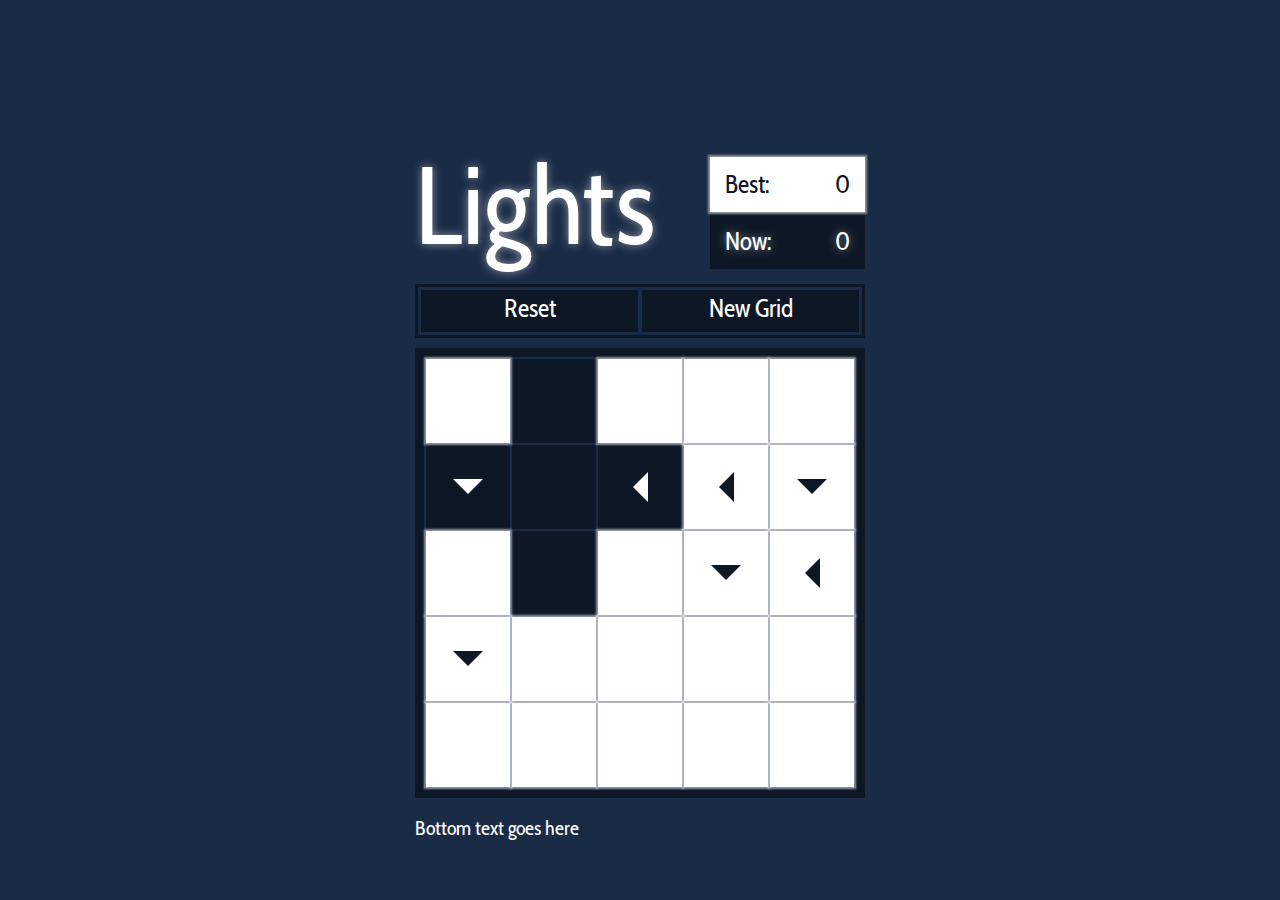
==== index.html @ 1b408adc "Added win screen" ====
<!DOCTYPE html>
<html>
<head>
	<meta charset="utf-8">
	<title>Lights</title>

	<link href='http://fonts.googleapis.com/css?family=Cabin+Condensed:400,500,600,700' rel='stylesheet' type='text/css'>
	<link href="style/style.css" rel="stylesheet" type="text/css">
</head>
<body>

	<div id="wrapper">
		<h1>Lights</h1>
		<div class="score-container" id="best-score"><span>Best:</span>0</div>
		<div class="score-container" id="now-score"><span>Now:</span> 0</div>

		<div id="buttons">
			<div id="reset" class="button">Reset</div>
			<div id="new" class="button">New Grid</div>
		</div>

		<div id="grid">
			<div id="t0" class="tile"></div>
			<div id="t1" class="tile"></div>
			<div id="t2" class="tile"></div>
			<div id="t3" class="tile"></div>
			<div id="t4" class="tile"></div>
			<div id="t5" class="tile"></div>
			<div id="t6" class="tile"></div>
			<div id="t7" class="tile"></div>
			<div id="t8" class="tile"></div>
			<div id="t9" class="tile"></div>
			<div id="t10" class="tile"></div>
			<div id="t11" class="tile"></div>
			<div id="t12" class="tile"></div>
			<div id="t13" class="tile"></div>
			<div id="t14" class="tile"></div>
			<div id="t15" class="tile"></div>
			<div id="t16" class="tile"></div>
			<div id="t17" class="tile"></div>
			<div id="t18" class="tile"></div>
			<div id="t19" class="tile"></div>
			<div id="t20" class="tile"></div>
			<div id="t21" class="tile"></div>
			<div id="t22" class="tile"></div>
			<div id="t23" class="tile"></div>
			<div id="t24" class="tile"></div>
		</div>

		<p>Bottom text goes here</p>

	</div>

<script src="js/lights.js"></script>

</body>
</html>
---- style/style.css ----
/* http://meyerweb.com/eric/tools/css/reset/ 
   v2.0 | 20110126
   License: none (public domain)
*/
html, body, div, span, applet, object, iframe, h1, h2, h3, h4, h5, h6, p, blockquote, pre, a, abbr, acronym, address, big, cite, code, del, dfn, em, img, ins, kbd, q, s, samp, small, strike, strong, sub, sup, tt, var, b, u, i, center, dl, dt, dd, ol, ul, li, fieldset, form, label, legend, table, caption, tbody, tfoot, thead, tr, th, td, article, aside, canvas, details, embed, figure, figcaption, footer, header, hgroup, menu, nav, output, ruby, section, summary, time, mark, audio, video {
  margin: 0;
  padding: 0;
  border: 0;
  font-size: 100%;
  font: inherit;
  vertical-align: baseline; }

/* HTML5 display-role reset for older browsers */
article, aside, details, figcaption, figure, footer, header, hgroup, menu, nav, section {
  display: block; }

body {
  line-height: 1; }

ol, ul {
  list-style: none; }

blockquote, q {
  quotes: none; }

blockquote:before, blockquote:after {
  content: '';
  content: none; }

q:before, q:after {
  content: '';
  content: none; }

table {
  border-collapse: collapse;
  border-spacing: 0; }

html {
  background-color: #1a2b46;
  color: white;
  font-family: "Cabin Condensed", Futura, "sans-serif"; }

#wrapper {
  width: 450px;
  margin: 150px auto 0px auto;
  background-color: #666666; }

h1 {
  text-shadow: 0px 0px 10px rgba(255, 255, 255, 0.5);
  float: left;
  width: 295px;
  font-size: 110px; }

.score-container {
  float: left;
  width: 125px;
  padding: 15px;
  font-size: 25px;
  text-align: right; }
  .score-container span {
    float: left; }

#best-score {
  position: relative;
  z-index: 100;
  background-color: white;
  box-shadow: 0px 0px 2px 2px rgba(255, 255, 255, 0.5);
  margin-top: 7px;
  color: #0e1725; }

#now-score {
  text-shadow: 0px 0px 10px rgba(255, 255, 255, 0.5);
  background-color: #0e1725;
  color: white;
  margin-top: 2px; }

#buttons {
  float: left;
  width: 438px;
  border: 3px solid #0e1725;
  padding: 3px;
  margin-top: 15px; }

.button {
  float: left;
  width: 205px;
  padding: 6px;
  font-size: 25px;
  text-align: center;
  height: 30px;
  background-color: #0e1725; }

#reset {
  margin-right: 4px; }

#grid {
  float: left;
  width: 428px;
  height: 428px;
  padding: 2px;
  border: 9px solid #0e1725;
  margin-top: 10px; }

.tile {
  display: block;
  float: left;
  position: relative;
  width: 84px;
  height: 84px;
  background-color: #0e1725;
  margin-right: 2px;
  margin-bottom: 2px;
  color: #0e1725;
  font-size: 65px;
  text-align: center;
  line-height: 84px;
  transition: background-color 0.2s ease-in-out, box-shadow 0.2s ease-in-out;
  -o-transition: background-color 0.2s ease-in-out, box-shadow 0.2s ease-in-out;
  -moz-transition: background-color 0.2s ease-in-out, box-shadow 0.2s ease-in-out;
  -webkit-transition: background-color 0.2s ease-in-out, box-shadow 0.2s ease-in-out;
  -ms-transition: background-color 0.2s ease-in-out, box-shadow 0.2s ease-in-out; }

.twitter {
  background-image: url("twitter.png");
  background-size: 100% 100%; }

.facebook {
  background-image: url("facebook.jpeg");
  background-size: 100% 100%; }

.tile:before, .tile:after {
  transition: border-color 0.2s ease-in-out;
  -o-transition: border-color 0.2s ease-in-out;
  -moz-transition: border-color 0.2s ease-in-out;
  -webkit-transition: border-color 0.2s ease-in-out;
  -ms-transition: border-color 0.2s ease-in-out; }

.on {
  position: relative;
  z-index: 100;
  background-color: white;
  box-shadow: 0px 0px 2px 2px rgba(255, 255, 255, 0.5); }

.tile:nth-child(5n) {
  margin-right: 0px; }

.left:before, .up:before, .right:after, .down:after {
  content: ' ';
  width: 0;
  height: 0;
  border: 15px solid transparent;
  position: absolute; }

.left:before {
  border-right-color: white;
  top: 27px;
  left: 20px; }

.on.left:before {
  border-right-color: #0e1725; }

.right:after {
  border-left-color: white;
  top: 27px;
  right: 20px; }

.on.right:after {
  border-left-color: #0e1725; }

.right.left:before {
  left: 10px; }

.right.left:after {
  right: 10px; }

.up:before {
  border-bottom-color: white;
  top: 20px;
  left: 27px; }

.on.up:before {
  border-bottom-color: #0e1725; }

.down:after {
  border-top-color: white;
  bottom: 20px;
  left: 27px; }

.on.down:after {
  border-top-color: #0e1725; }

.up.down:before {
  top: 10px; }

.up.down:after {
  bottom: 10px; }

p {
  display: block;
  float: left;
  margin-top: 20px;
  width: 450px;
  font-size: 20px; }

/*# sourceMappingURL=style.css.map */
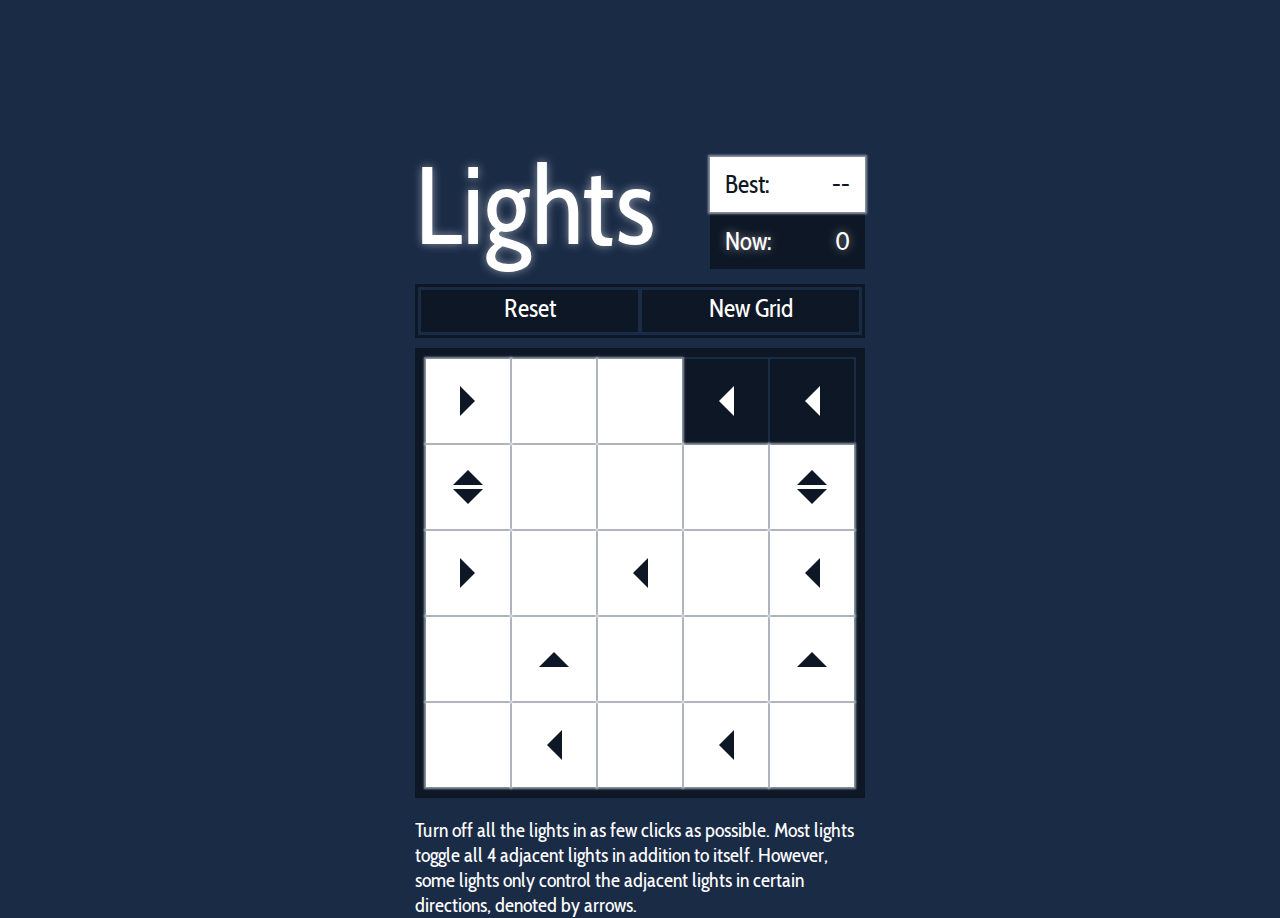
==== commit 2ee226c5: "Edited bottom text" ====
--- a/index.html
+++ b/index.html
@@ -47,7 +47,9 @@
 			<div id="t24" class="tile"></div>
 		</div>
 
-		<p>Bottom text goes here</p>
+		<p>Turn off all the lights in as few clicks as possible. Most lights toggle
+		all 4 adjacent lights in addition to itself. However, some lights only
+		control the adjacent lights in certain directions, denoted by arrows.</p>
 
 	</div>
 
--- a/style/style.css
+++ b/style/style.css
@@ -200,6 +200,7 @@
   float: left;
   margin-top: 20px;
   width: 450px;
-  font-size: 20px; }
+  font-size: 20px;
+  line-height: 25px; }
 
 /*# sourceMappingURL=style.css.map */
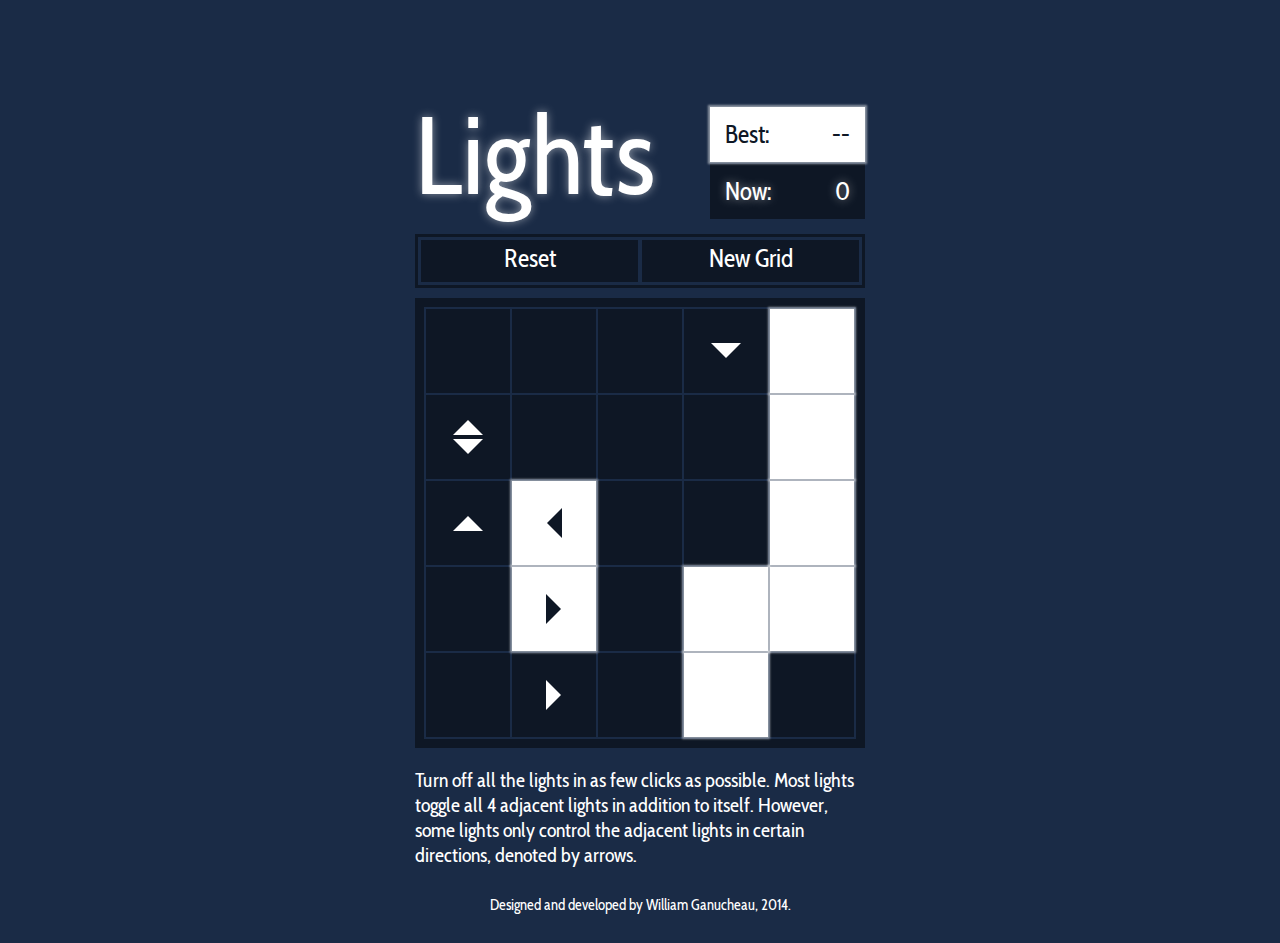
==== commit 064ac0a1: "Added copy signature to bottom" ====
--- a/index.html
+++ b/index.html
@@ -51,6 +51,8 @@
 		all 4 adjacent lights in addition to itself. However, some lights only
 		control the adjacent lights in certain directions, denoted by arrows.</p>
 
+		<span id="copy">Designed and developed by William Ganucheau, 2014.</span>
+
 	</div>
 
 <script src="js/lights.js"></script>
--- a/style/style.css
+++ b/style/style.css
@@ -42,8 +42,7 @@
 
 #wrapper {
   width: 450px;
-  margin: 150px auto 0px auto;
-  background-color: #666666; }
+  margin: 100px auto 0px auto; }
 
 h1 {
   text-shadow: 0px 0px 10px rgba(255, 255, 255, 0.5);
@@ -89,6 +88,12 @@
   text-align: center;
   height: 30px;
   background-color: #0e1725; }
+
+.button:hover {
+  cursor: pointer; }
+
+.tile:hover {
+  cursor: pointer; }
 
 #reset {
   margin-right: 4px; }
@@ -203,4 +208,13 @@
   font-size: 20px;
   line-height: 25px; }
 
+#copy {
+  float: left;
+  width: 450px;
+  margin-top: 30px;
+  margin-bottom: 30px;
+  font-size: 15px;
+  color: white;
+  text-align: center; }
+
 /*# sourceMappingURL=style.css.map */
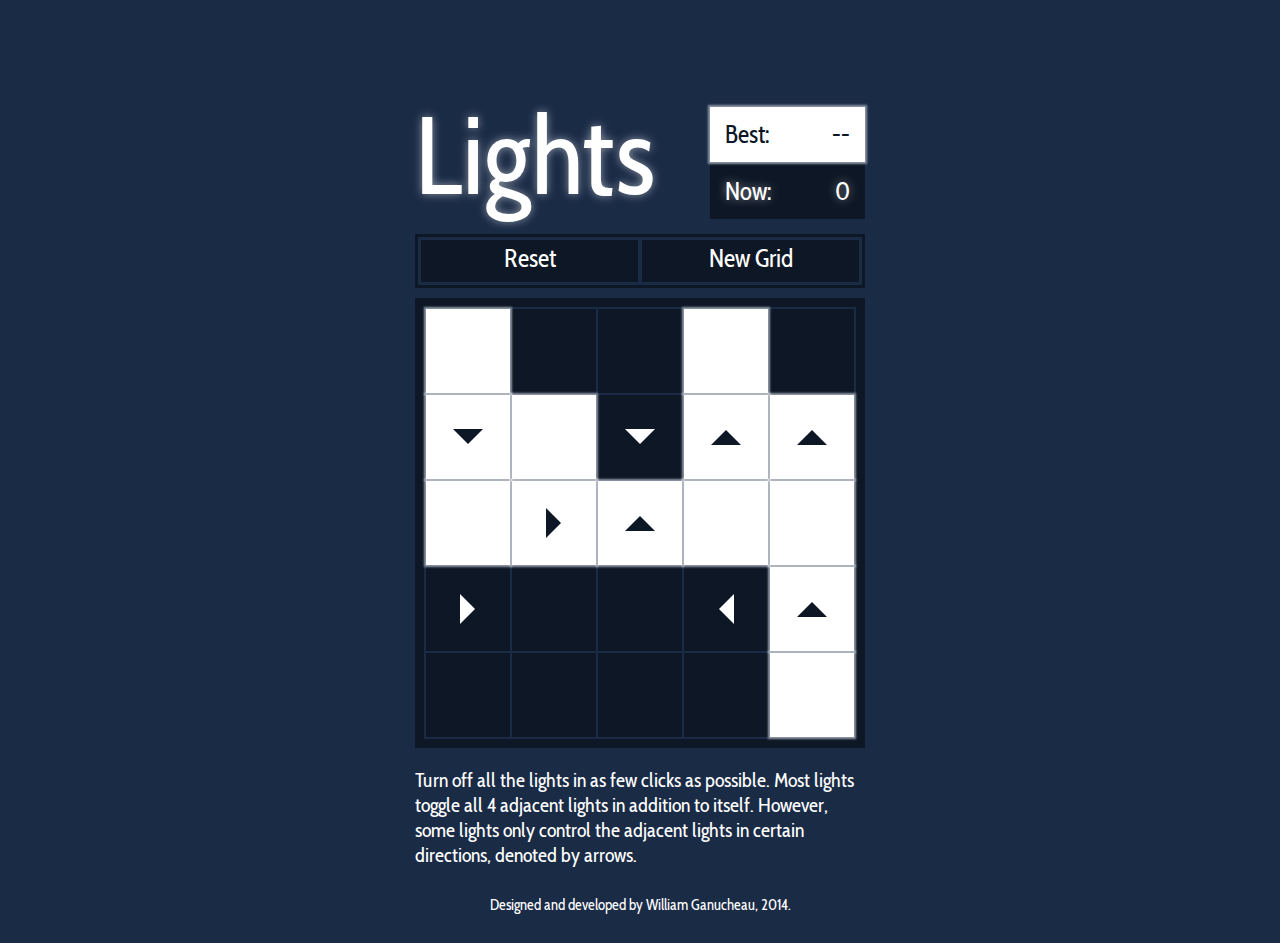
==== commit 34ccc63a: "Added Google Analytics" ====
--- a/index.html
+++ b/index.html
@@ -6,6 +6,15 @@
 
 	<link href='http://fonts.googleapis.com/css?family=Cabin+Condensed:400,500,600,700' rel='stylesheet' type='text/css'>
 	<link href="style/style.css" rel="stylesheet" type="text/css">
+	
+	<script>
+  		(function(i,s,o,g,r,a,m){i['GoogleAnalyticsObject']=r;i[r]=i[r]||function(){
+  		(i[r].q=i[r].q||[]).push(arguments)},i[r].l=1*new Date();a=s.createElement(o),
+		 m=s.getElementsByTagName(o)[0];a.async=1;a.src=g;m.parentNode.insertBefore(a,m)
+  		})(window,document,'script','//www.google-analytics.com/analytics.js','ga');
+		ga('create', 'UA-20915324-2', 'auto');
+  		ga('send', 'pageview');
+	</script>
 </head>
 <body>
 
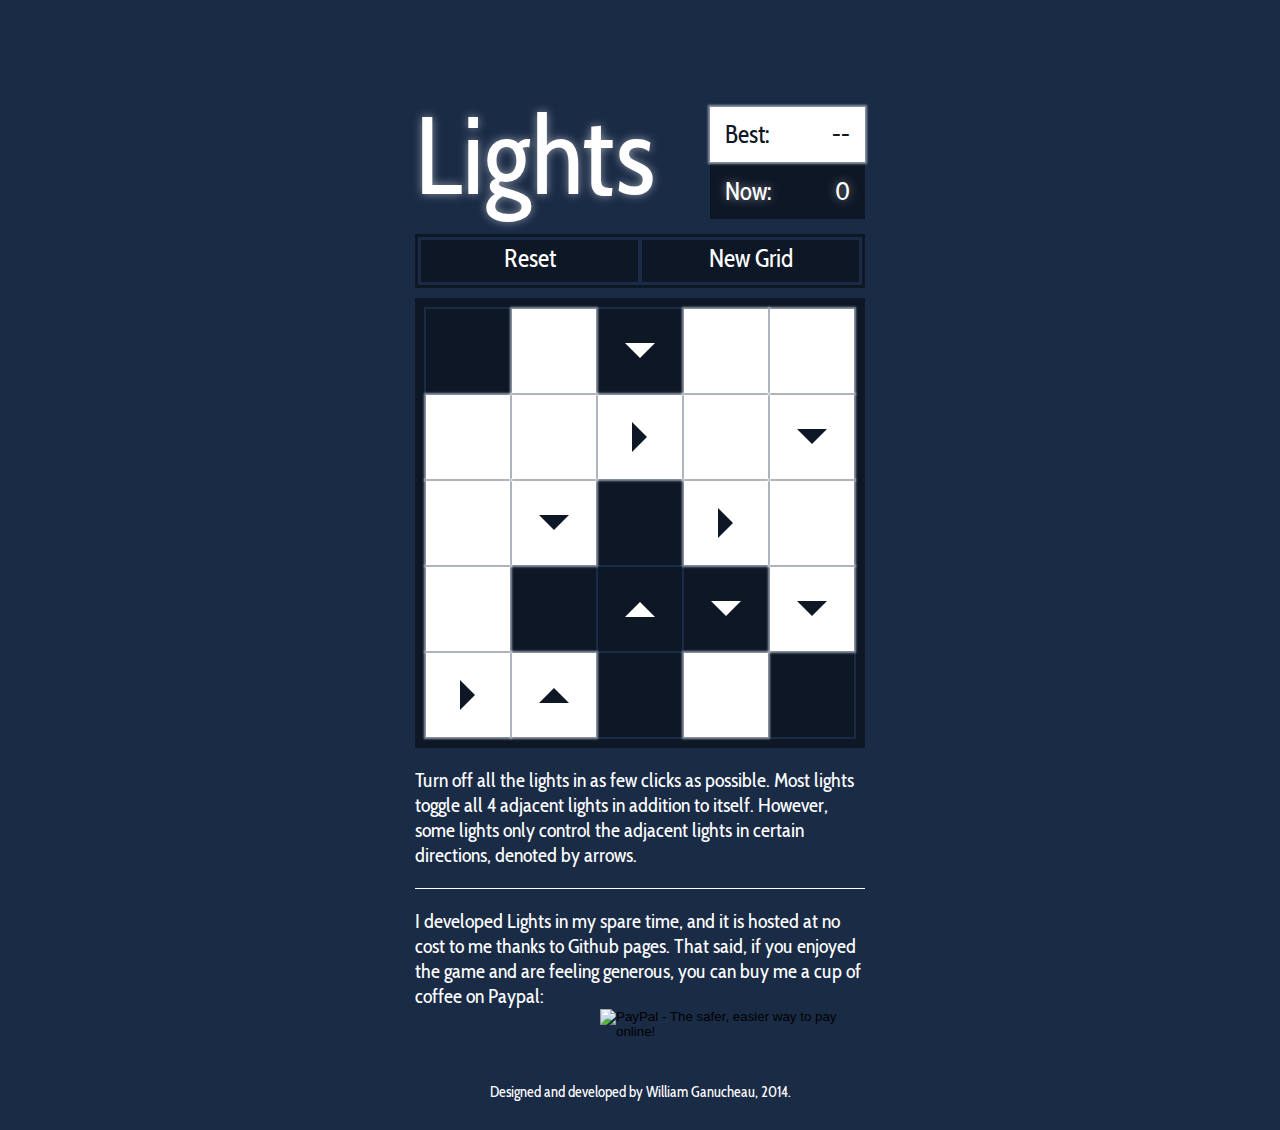
==== commit 5048e502: "Added Paypal, corrected links" ====
--- a/index.html
+++ b/index.html
@@ -60,8 +60,22 @@
 		all 4 adjacent lights in addition to itself. However, some lights only
 		control the adjacent lights in certain directions, denoted by arrows.</p>
 
+		<p>I developed Lights in my spare time, and it is hosted at no cost to
+		me thanks to Github pages. That said, if you enjoyed the game and are 
+		feeling generous, you can buy me a cup of coffee on Paypal:</p>
+
+		<form action="https://www.paypal.com/cgi-bin/webscr" method="post" target="_top">
+		<input type="hidden" name="cmd" value="_donations">
+		<input type="hidden" name="business" value="C8BDDLM5SYHAU">
+		<input type="hidden" name="lc" value="US">
+		<input type="hidden" name="item_name" value="Lights">
+		<input type="hidden" name="currency_code" value="USD">
+		<input type="hidden" name="bn" value="PP-DonationsBF:btn_donate_SM.gif:NonHosted">
+		<input type="image" src="https://www.paypalobjects.com/en_US/i/btn/btn_donate_SM.gif" border="0" name="submit" alt="PayPal - The safer, easier way to pay online!">
+		<img alt="" border="0" src="https://www.paypalobjects.com/en_US/i/scr/pixel.gif" width="1" height="1">
+		</form>
+
 		<span id="copy">Designed and developed by William Ganucheau, 2014.</span>
-
 	</div>
 
 <script src="js/lights.js"></script>
--- a/style/style.css
+++ b/style/style.css
@@ -200,6 +200,10 @@
 .up.down:after {
   bottom: 10px; }
 
+p:first-of-type {
+  padding-bottom: 20px;
+  border-bottom: 1px solid #FFF; }
+
 p {
   display: block;
   float: left;
@@ -207,6 +211,10 @@
   width: 450px;
   font-size: 20px;
   line-height: 25px; }
+
+form {
+  margin: 20px 0px 0px 185px;
+  float: none; }
 
 #copy {
   float: left;
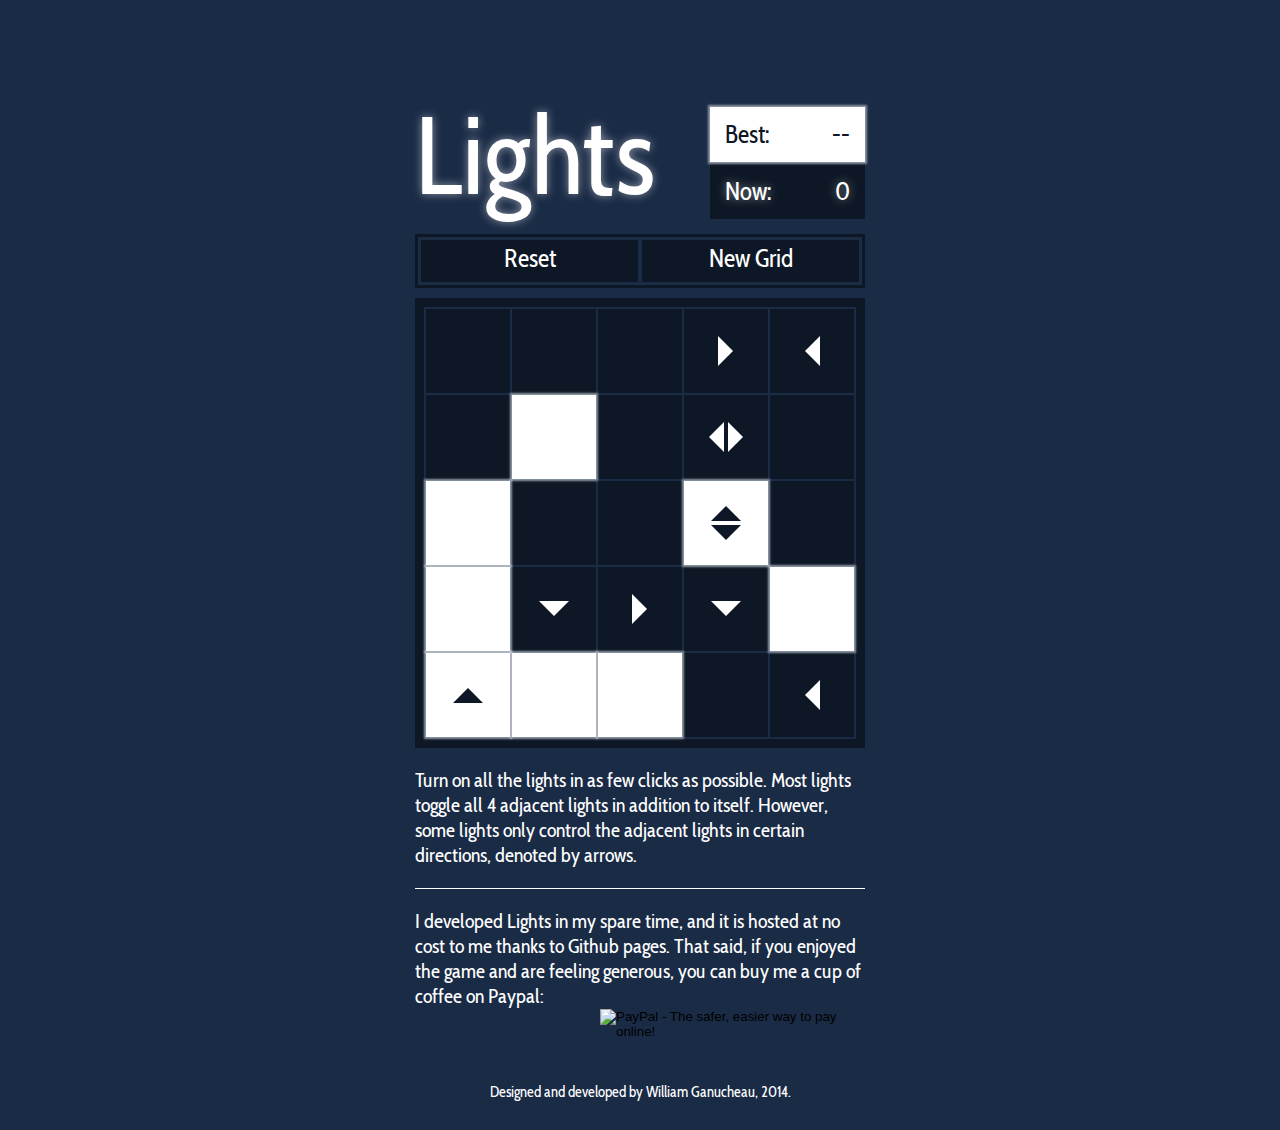
==== commit aeb68d40: "Fixed typo in how-to-play" ====
--- a/index.html
+++ b/index.html
@@ -56,7 +56,7 @@
 			<div id="t24" class="tile"></div>
 		</div>
 
-		<p>Turn off all the lights in as few clicks as possible. Most lights toggle
+		<p>Turn on all the lights in as few clicks as possible. Most lights toggle
 		all 4 adjacent lights in addition to itself. However, some lights only
 		control the adjacent lights in certain directions, denoted by arrows.</p>
 
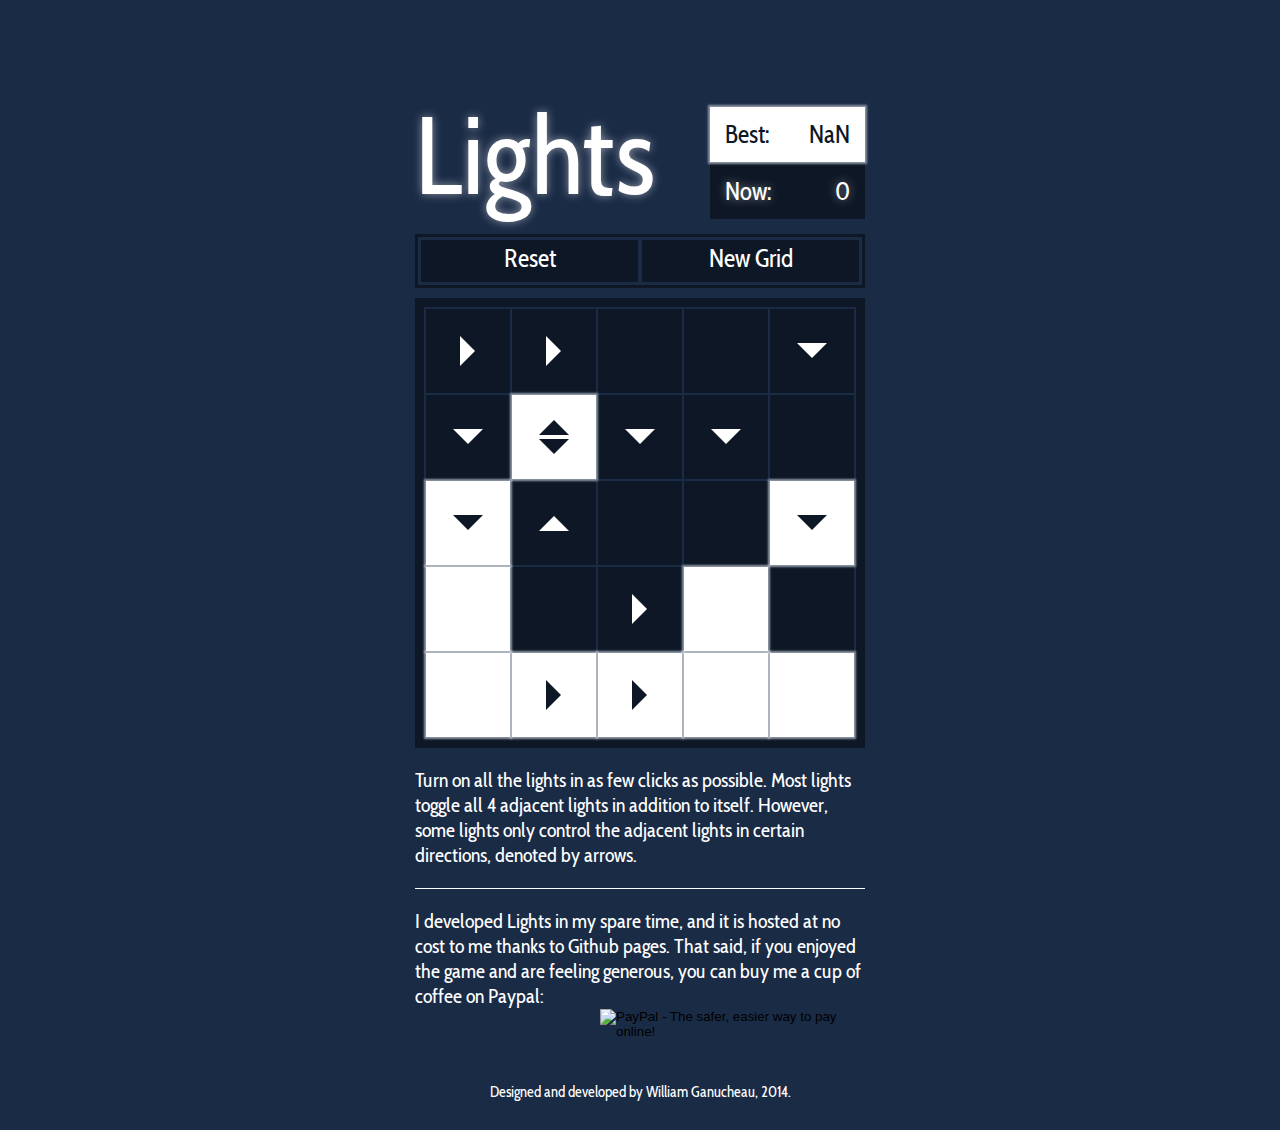
==== commit 1961b6e3: "Refactored code to be more modular" ====
--- a/index.html
+++ b/index.html
@@ -78,7 +78,8 @@
 		<span id="copy">Designed and developed by William Ganucheau, 2014.</span>
 	</div>
 
-<script src="js/lights.js"></script>
+	<script src="js/lights.js"></script>
+	<script src="js/game.js"></script>
 
 </body>
 </html>
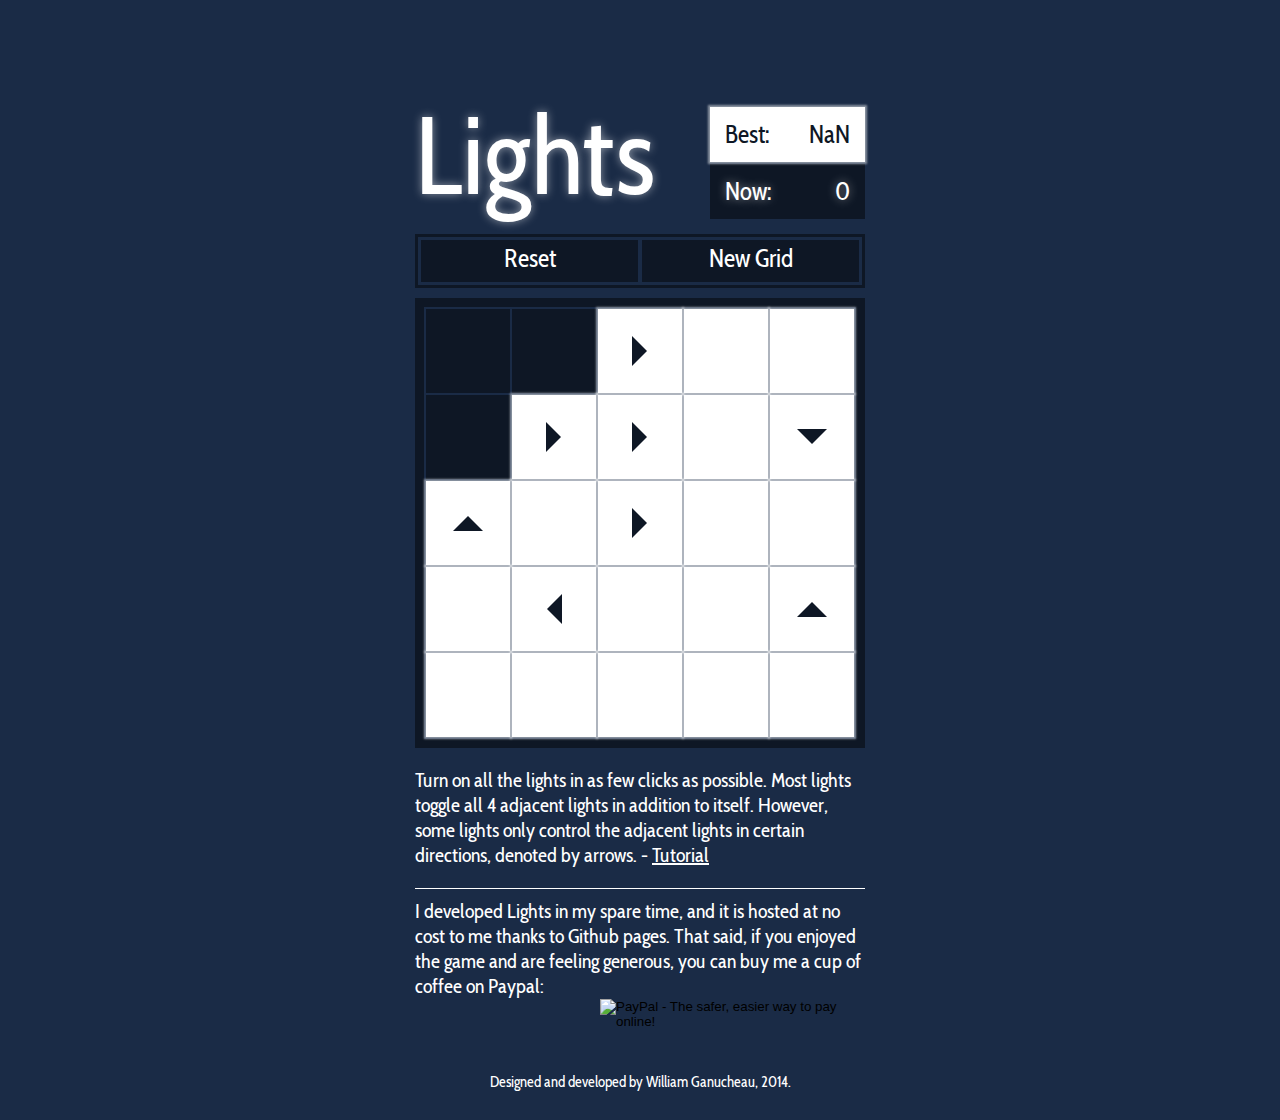
==== commit 37f53bf4: "Added new win/tutorial-complete screen" ====
--- a/index.html
+++ b/index.html
@@ -54,11 +54,13 @@
 			<div id="t22" class="tile"></div>
 			<div id="t23" class="tile"></div>
 			<div id="t24" class="tile"></div>
+			<div id="overlay"></div>
 		</div>
 
 		<p>Turn on all the lights in as few clicks as possible. Most lights toggle
 		all 4 adjacent lights in addition to itself. However, some lights only
-		control the adjacent lights in certain directions, denoted by arrows.</p>
+		control the adjacent lights in certain directions, denoted by arrows. - 
+		<a href="http://williamg.me/lights/tutorial.html">Tutorial</a></p>
 
 		<p>I developed Lights in my spare time, and it is hosted at no cost to
 		me thanks to Github pages. That said, if you enjoyed the game and are 
--- a/style/style.css
+++ b/style/style.css
@@ -40,6 +40,9 @@
   color: white;
   font-family: "Cabin Condensed", Futura, "sans-serif"; }
 
+.hidden {
+  visibility: hidden; }
+
 #wrapper {
   width: 450px;
   margin: 100px auto 0px auto; }
@@ -61,9 +64,10 @@
 
 #best-score {
   position: relative;
-  z-index: 100;
+  z-index: 90;
   background-color: white;
   box-shadow: 0px 0px 2px 2px rgba(255, 255, 255, 0.5);
+  color: #0e1725;
   margin-top: 7px;
   color: #0e1725; }
 
@@ -105,6 +109,55 @@
   padding: 2px;
   border: 9px solid #0e1725;
   margin-top: 10px; }
+
+#overlay {
+  position: relative;
+  float: none;
+  top: -3px;
+  left: -3px;
+  width: 434px;
+  height: 434px;
+  background-color: rgba(14, 23, 37, 0.95);
+  z-index: 100; }
+
+#overlay span {
+  text-shadow: 0px 0px 10px rgba(255, 255, 255, 0.5);
+  display: block;
+  position: absolute;
+  left: 0px;
+  top: 100px;
+  float: none;
+  width: 100%;
+  font-size: 40px;
+  color: white;
+  text-align: center; }
+
+#button-wrapper {
+  position: absolute;
+  left: 0px;
+  top: 160px;
+  width: 100%; }
+
+.overlay-button {
+  display: block;
+  width: 200px;
+  height: 35px;
+  line-height: 35px;
+  position: relative;
+  margin: 10px  auto 0px auto;
+  padding: 5px;
+  font-size: 20px;
+  text-align: center;
+  text-decoration: none;
+  color: #FFF;
+  border: 2px solid #FFF; }
+
+.overlay-button:hover {
+  position: relative;
+  z-index: 90;
+  background-color: white;
+  box-shadow: 0px 0px 2px 2px rgba(255, 255, 255, 0.5);
+  color: #0e1725; }
 
 .tile {
   display: block;
@@ -142,11 +195,12 @@
 
 .on {
   position: relative;
-  z-index: 100;
+  z-index: 90;
   background-color: white;
-  box-shadow: 0px 0px 2px 2px rgba(255, 255, 255, 0.5); }
-
-.tile:nth-child(5n) {
+  box-shadow: 0px 0px 2px 2px rgba(255, 255, 255, 0.5);
+  color: #0e1725; }
+
+.tile:nth-of-type(5n) {
   margin-right: 0px; }
 
 .left:before, .up:before, .right:after, .down:after {
@@ -200,9 +254,13 @@
 .up.down:after {
   bottom: 10px; }
 
+p:last-of-type {
+  border-top: 1px solid #FFF;
+  padding-top: 10px; }
+
 p:first-of-type {
-  padding-bottom: 20px;
-  border-bottom: 1px solid #FFF; }
+  padding-top: 0px;
+  border-top: 0px solid #FFF; }
 
 p {
   display: block;
@@ -210,7 +268,18 @@
   margin-top: 20px;
   width: 450px;
   font-size: 20px;
-  line-height: 25px; }
+  line-height: 25px;
+  transition: color 0.2s ease-in-out;
+  -o-transition: color 0.2s ease-in-out;
+  -moz-transition: color 0.2s ease-in-out;
+  -webkit-transition: color 0.2s ease-in-out;
+  -ms-transition: color 0.2s ease-in-out; }
+
+p a {
+  color: #FFF; }
+
+p.hidden {
+  color: #1a2b46; }
 
 form {
   margin: 20px 0px 0px 185px;
